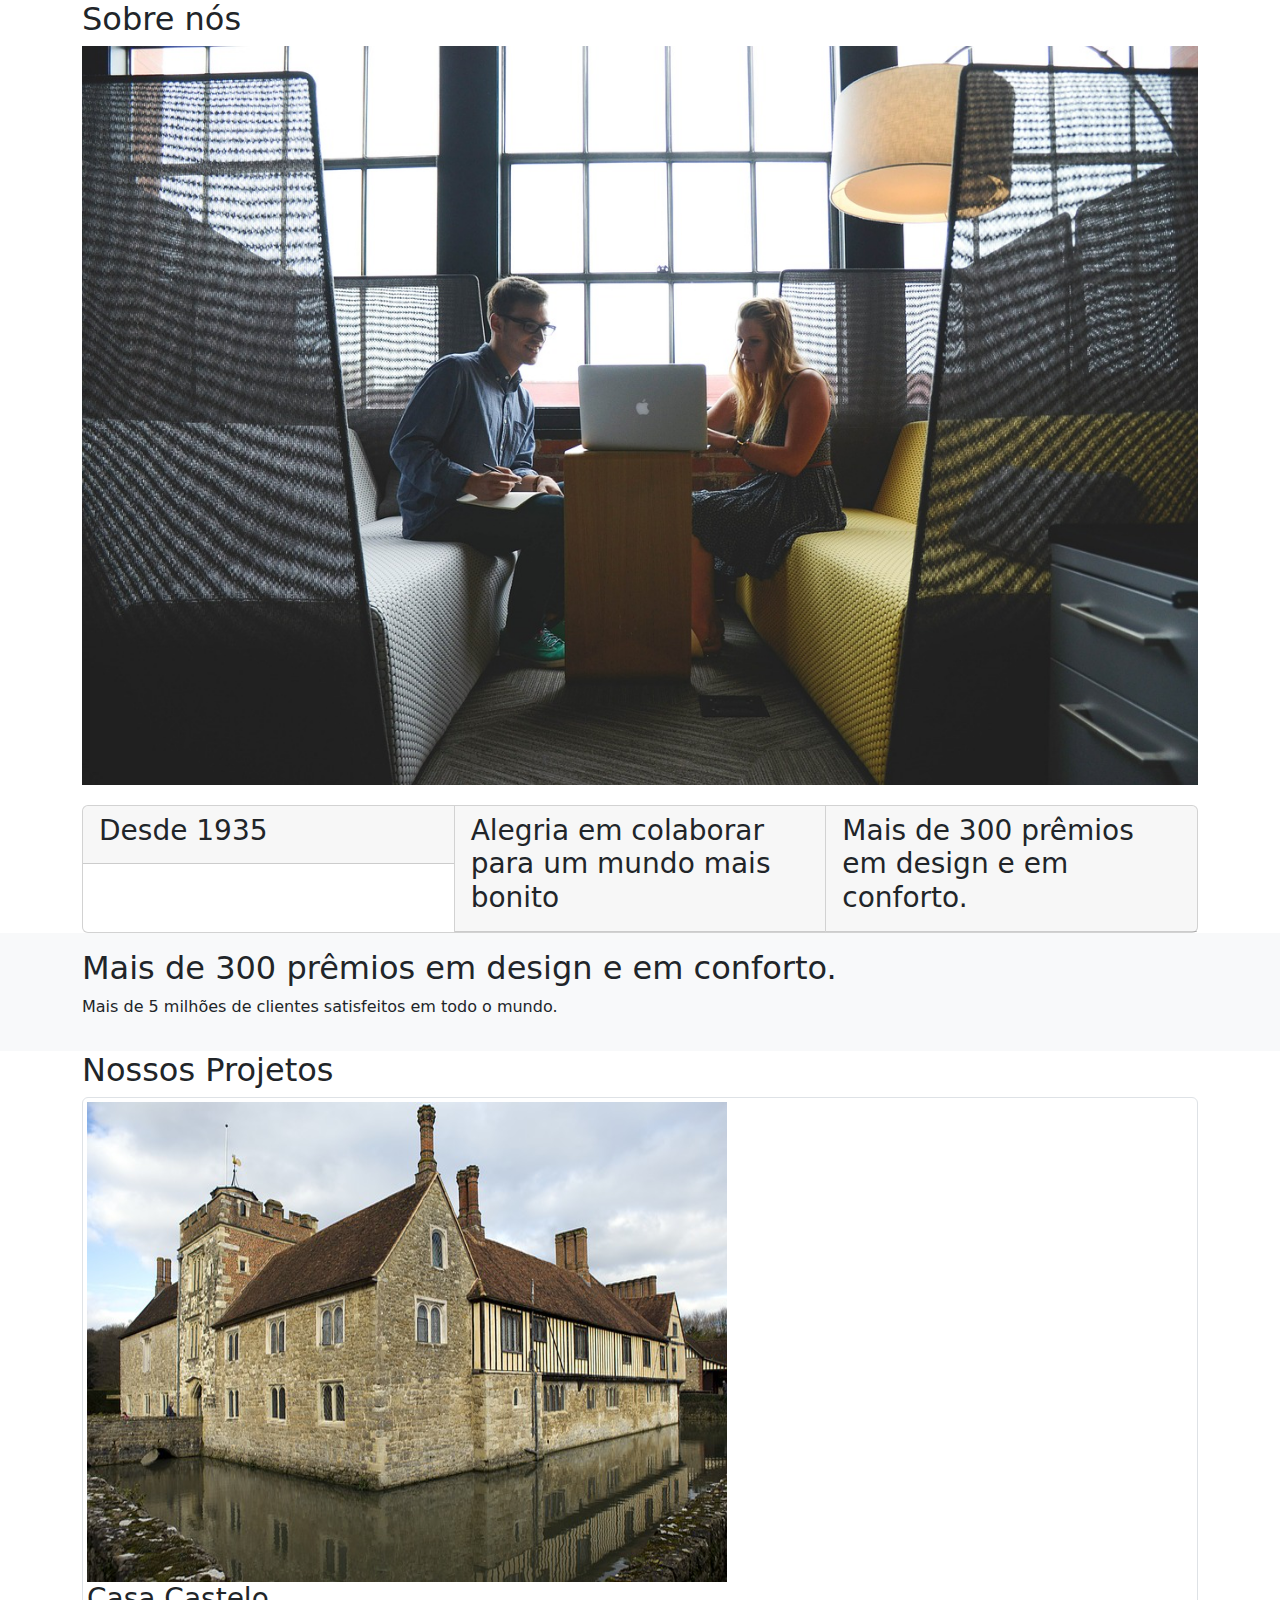
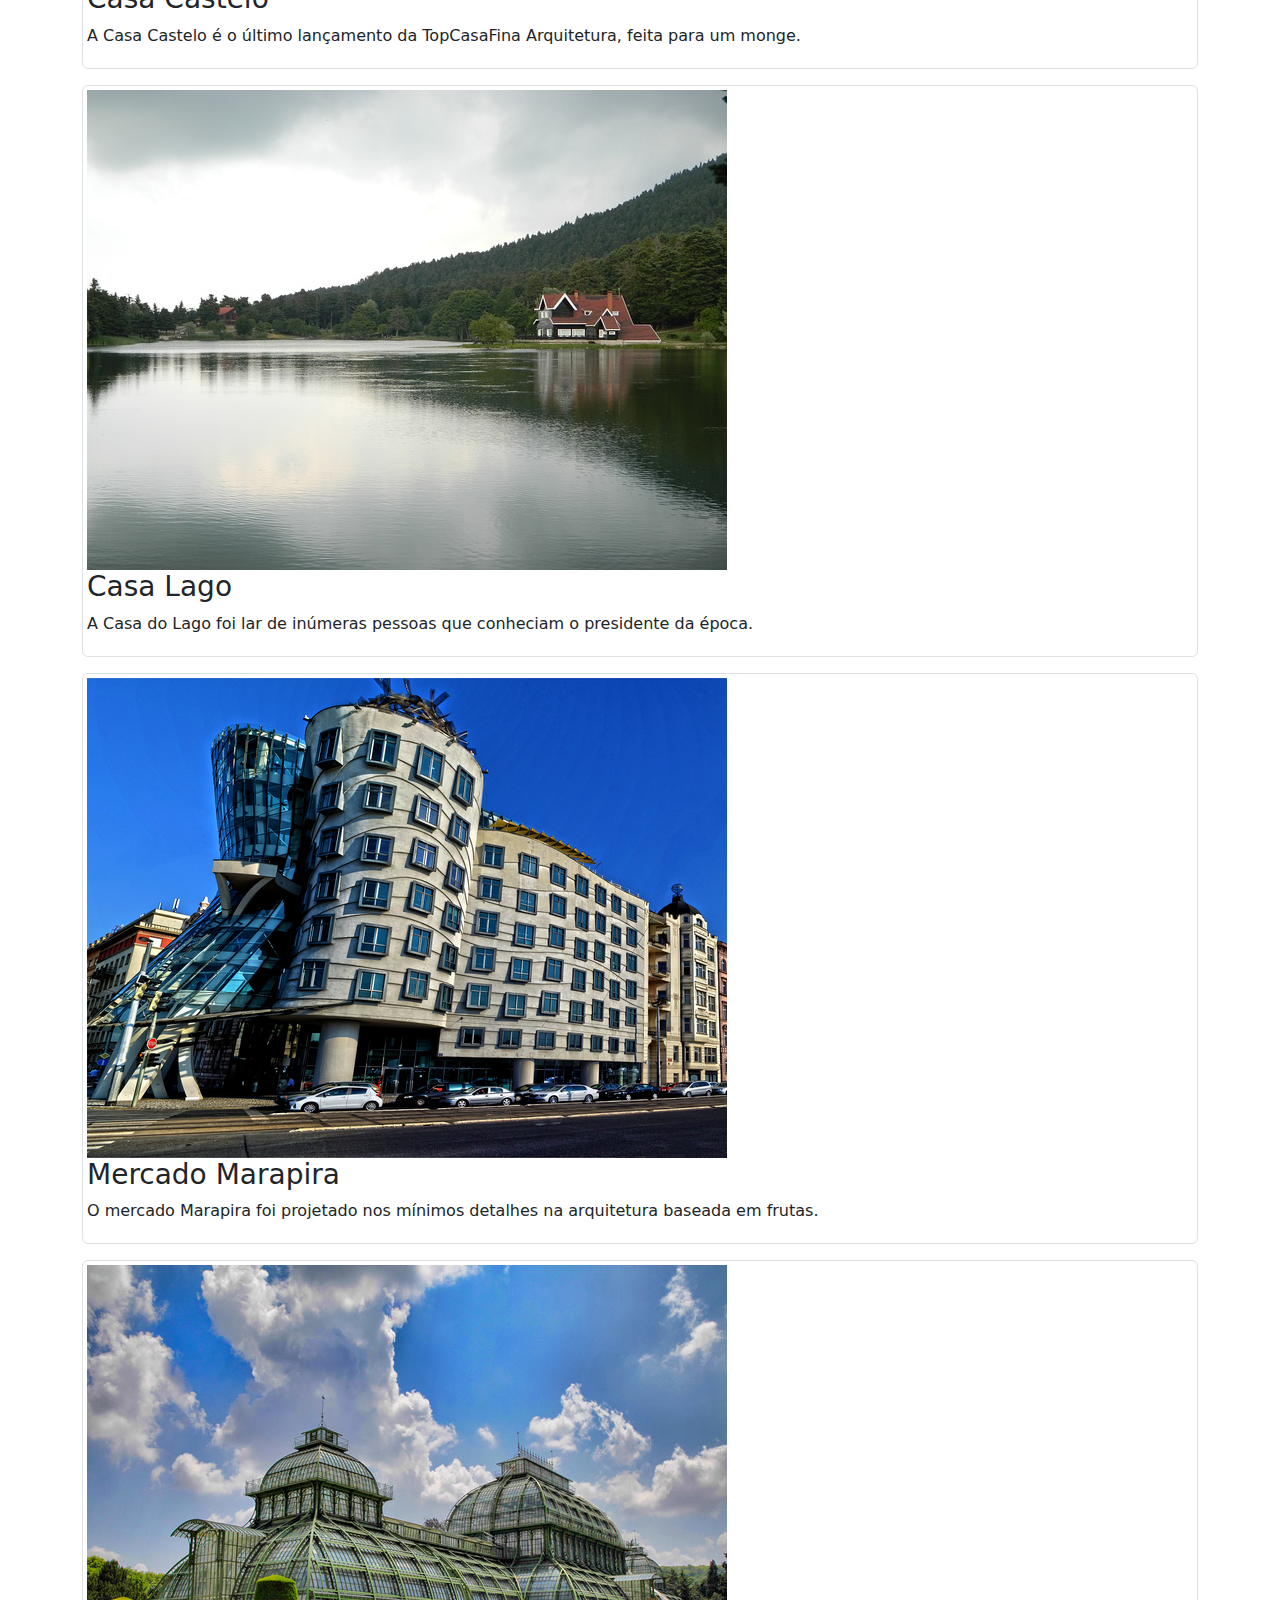
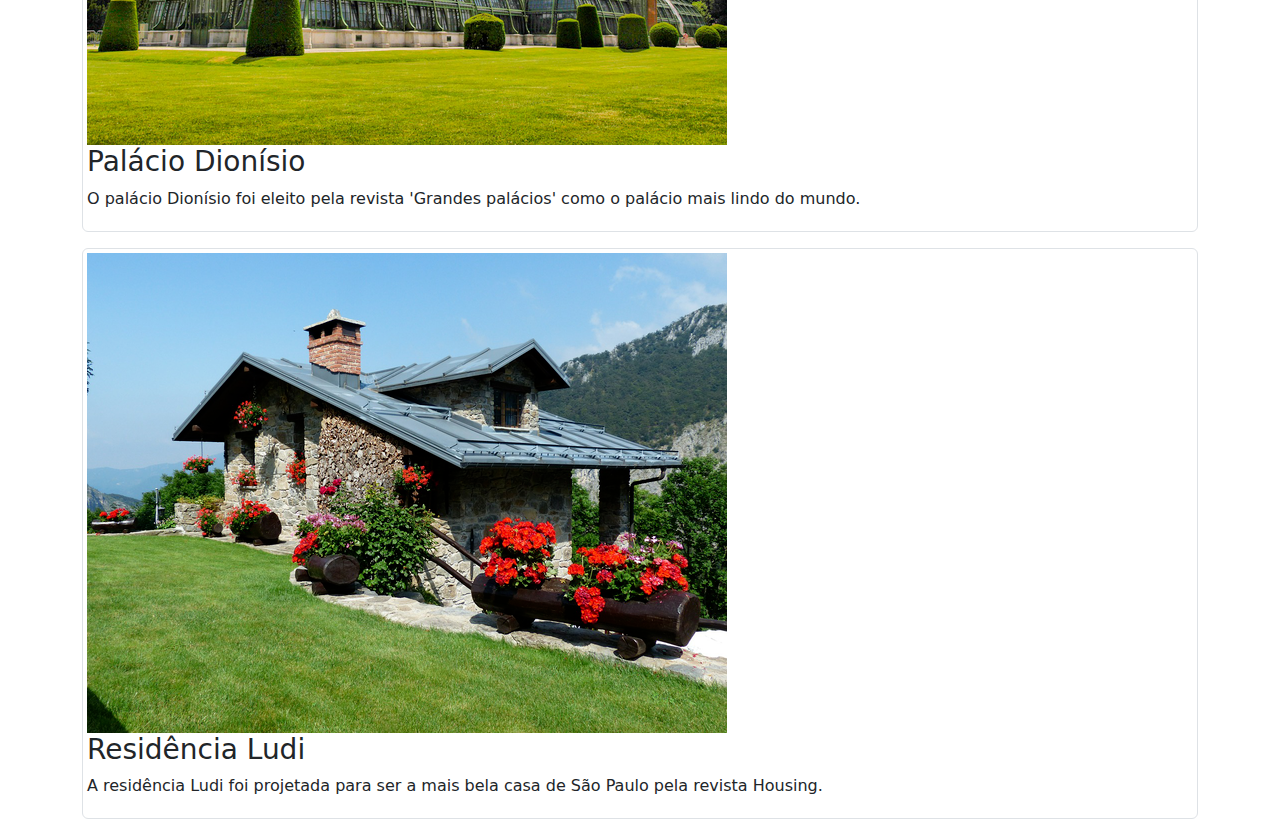
==== index.html @ 2a510c08 "Update15September" ====
<!DOCTYPE html>
<html lang="pt-br">
<head>
    <meta charset="UTF-8">
    <meta http-equiv="X-UA-Compatible" content="IE=edge">
    <meta name="viewport" content="width=device-width, initial-scale=1.0">
    <title>Document</title>
    <link rel="stylesheet" href="assets/bootstrap/css/bootstrap.min.css">
    <link rel="stylesheet" href="assets/css/styles.css">
</head>
<body>
    <section class="container">
        <h2>Sobre nós</h2>
        <img class="img-fluid" src="assets/img/empresa.jpg" alt="Imagem da empresa">

        <div class="card-group" id="paineis-sobre">
            <div class="card">
                <div class="card-header">
                    <h3 class="card-title" data-bs-toggle="collapse" data-bs-target="#primeiro-paragrafo" data-bs-parent="#paineis-sobre">Desde 1935</h3>
                </div>
                <div id="primeiro-paragrafo" class="collapse">
                    <div class="card-body">
                        <p>Desde 1935 trazendo casas, mansões e prédios lindos para o mundo.</p>
                    </div>
                </div>
            </div>

            <div class="card">
                <div class="card-header">
                    <h3 class="card-title" data-bs-toggle="collapse" data-bs-target="#segundo-paragrafo" data-bs-parent="#paineis-sobre">Alegria em colaborar para um mundo mais bonito</h3>
                </div>
                <div id="segundo-paragrafo" class="collapse">
                    <div class="card-body">
                        <p>Trazendo alegria para a vida das pessoas que tem dinheiro para gastar.</p>
                    </div>
                </div>
            </div>

            <div class="card">
                <div class="card-header">
                    <h3 class="card-title" data-bs-toggle="collapse" data-bs-target="#terceiro-paragrafo" data-bs-parent="#paineis-sobre">Mais de 300 prêmios em design e em conforto.</h3>
                </div>
                <div id="terceiro-paragrafo" class="collapse">
                    <div class="card-body">
                        <p>Mais de 5 milhões de clientes satisfeitos em todo o mundo.</p>
                    </div>
                </div>
            </div>
        </div>
    </section>

    <div class="container-fluid bg-light p-3">
        <div class="container">
            <h2>Mais de 300 prêmios em design e em conforto.</h2>
            <p>Mais de 5 milhões de clientes satisfeitos em todo o mundo.</p>
        </div>
    </div>

    <section class="container">
        <h2>Nossos Projetos</h2>
        <figure class="img-thumbnail">
            <img class="img-fluid" src="assets/img/projetos/casa-castelo.png" alt="Foto da Casa Castelo">
            <figcaption>
                <h3>Casa Castelo</h3>
                <p>A Casa Castelo é o último lançamento da TopCasaFina Arquitetura, feita para um monge.</p>
            </figcaption>
        </figure>

        <figure class="img-thumbnail">
            <img class="img-fluid" src="assets/img/projetos/casa-lago.png" alt="Foto da Casa Lago">
            <figcaption>
                <h3>Casa Lago</h3>
                <p>A Casa do Lago foi lar de inúmeras pessoas que conheciam o presidente da época.</p>
            </figcaption>
        </figure>

        <figure class="img-thumbnail">
            <img class="img-fluid" src="assets/img/projetos/mercado-marapira.png" alt="Foto do Mercado Marapira">
            <figcaption>
                <h3>Mercado Marapira</h3>
                <p>O mercado Marapira foi projetado nos mínimos detalhes na arquitetura baseada em frutas.</p>
            </figcaption>
        </figure>

        <figure class="img-thumbnail">
            <img class="img-fluid" src="assets/img/projetos/palacio-dionisio.png" alt="Foto do Palácio Dionísio">
            <figcaption>
                <h3>Palácio Dionísio</h3>
                <p>O palácio Dionísio foi eleito pela revista 'Grandes palácios' como o palácio mais lindo do mundo.</p>
            </figcaption>
        </figure>

        <figure class="img-thumbnail">
            <img class="img-fluid" src="assets/img/projetos/residencia-ludi.png" alt="Foto da Residência Ludi">
            <figcaption>
                <h3>Residência Ludi</h3>
                <p>A residência Ludi foi projetada para ser a mais bela casa de São Paulo pela revista Housing.</p>
            </figcaption>
        </figure>
    </section>

    <script src="./jquery.js"></script>
    <script src="assets/bootstrap/js/bootstrap.min.js"></script>

</body>
</html>
---- assets/css/styles.css ----
#paineis-sobre {
    margin-top: 20px;
}
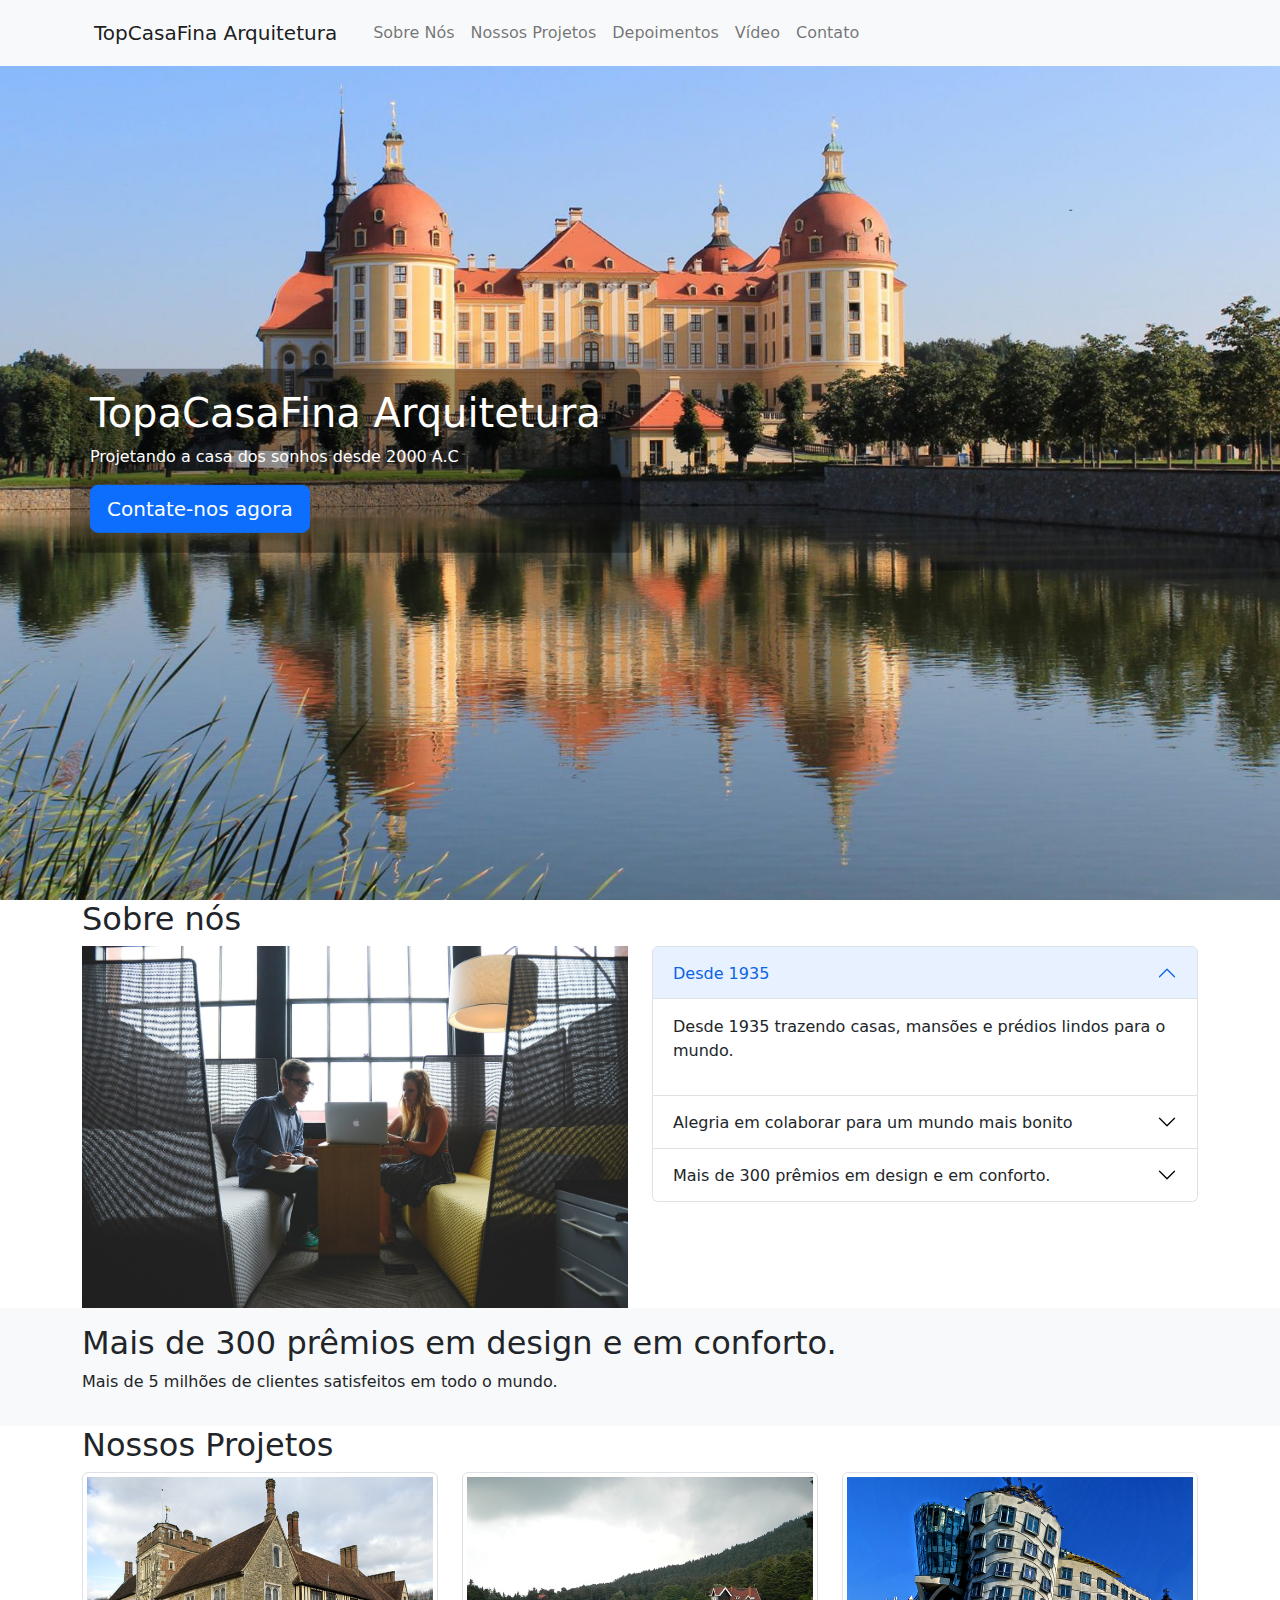
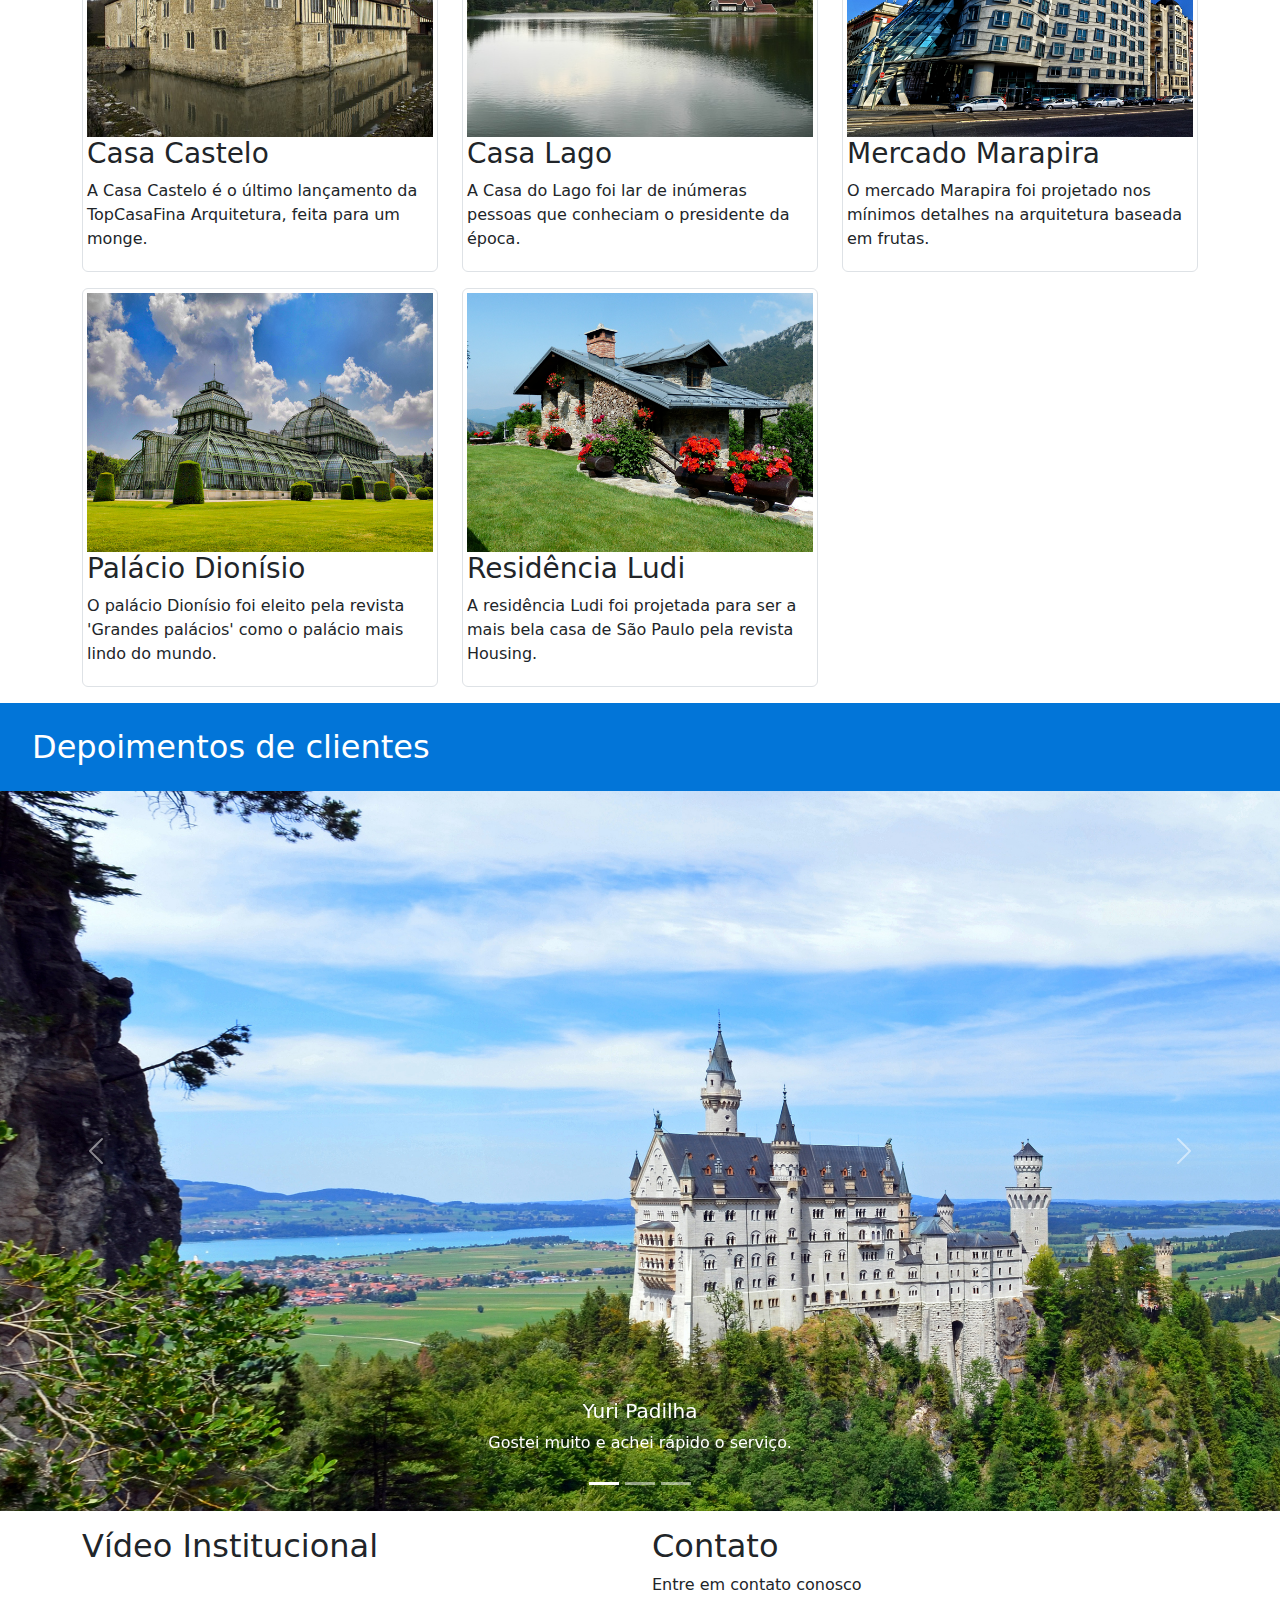
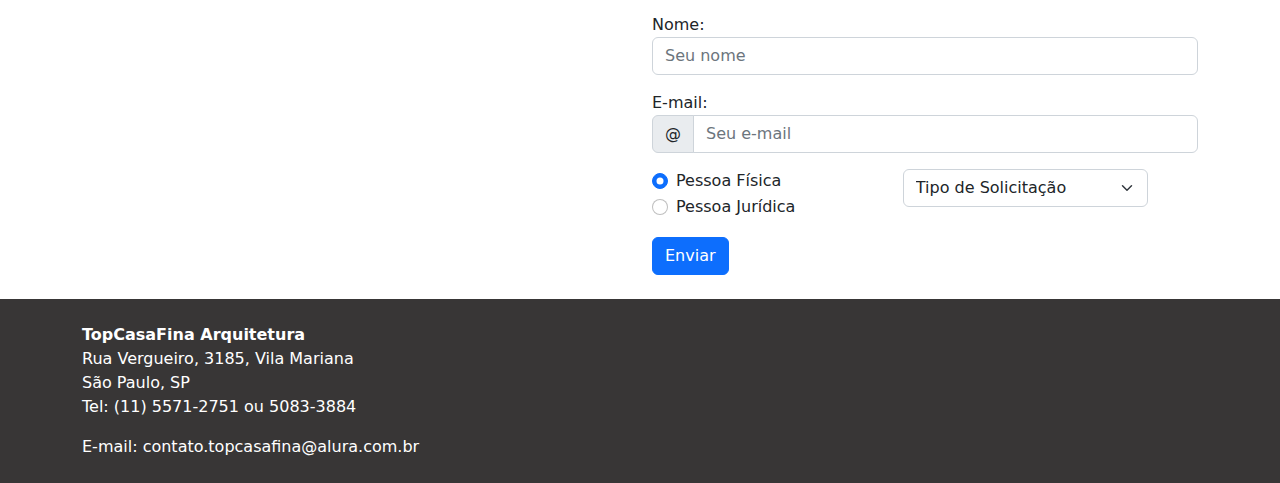
==== commit d35ddf1d: "Projeto finalizado" ====
--- a/index.html
+++ b/index.html
@@ -9,41 +9,92 @@
     <link rel="stylesheet" href="assets/css/styles.css">
 </head>
 <body>
-    <section class="container">
+
+    <header>
+        <nav class="navbar navbar-expand-lg bg-light">
+            <div class="container">
+
+                <nav class="navbar bg-light">
+                    <div class="container-fluid">
+                    <span class="navbar-brand mb-0 h1">TopCasaFina Arquitetura</span>
+                    </div>
+                </nav>
+
+                <button class="navbar-toggler" type="button" data-bs-toggle="collapse" data-bs-target="#collapse-navbar" aria-controls="collapse-navbar" aria-expanded="false" aria-label="Toggle navigation">
+                    <span class="navbar-toggler-icon"></span>
+                </button>
+
+                <div class="collapse navbar-collapse" id="collapse-navbar">
+                    <ul class="navbar-nav me-auto mb-2 mb-lg-0">
+                        <li class="nav-item">
+                            <a class="nav-link" href="#sobre-nos">Sobre Nós</a>
+                        </li>
+                        <li class="nav-item">
+                            <a class="nav-link" href="#nossos-projetos">Nossos Projetos</a>
+                        </li>
+                        <li class="nav-item">
+                            <a class="nav-link" href="#depoimentos">Depoimentos</a>
+                        </li>
+                        <li class="nav-item">
+                            <a class="nav-link" href="#video-institucional">Vídeo</a>
+                        </li>
+                        <li class="nav-item">
+                            <a class="nav-link" href="#contato">Contato</a>
+                        </li>
+                    </ul>
+                </div>
+            </div>
+        </nav>
+        
+        <div class="container topcasafina-banner-whrapper">
+            <div class="topcasafina-banner">
+                <h1>TopaCasaFina Arquitetura</h1>
+                <p>Projetando a casa dos sonhos desde 2000 A.C</p>
+                <button type="button" class="btn btn-primary btn-lg"><a href="#contato">Contate-nos agora</a></button>
+            </div>
+        </div>
+    </header>
+
+    <section id="sobre-nos" class="container">
         <h2>Sobre nós</h2>
-        <img class="img-fluid" src="assets/img/empresa.jpg" alt="Imagem da empresa">
-
-        <div class="card-group" id="paineis-sobre">
-            <div class="card">
-                <div class="card-header">
-                    <h3 class="card-title" data-bs-toggle="collapse" data-bs-target="#primeiro-paragrafo" data-bs-parent="#paineis-sobre">Desde 1935</h3>
-                </div>
-                <div id="primeiro-paragrafo" class="collapse">
-                    <div class="card-body">
+        <div class="row">
+            <img class="img-fluid col-md-6" src="assets/img/empresa.jpg" alt="Imagem da empresa">
+            <div class="accordion col-md-6" id="paineis-sobre">
+                <div class="accordion-item">
+                <h2 class="accordion-header" id="headingOne">
+                    <button class="accordion-button" type="button" data-bs-toggle="collapse" data-bs-target="#collapseOne" aria-expanded="true" aria-controls="collapseOne">
+                       Desde 1935
+                    </button>
+                </h2>
+                <div id="collapseOne" class="accordion-collapse collapse show" aria-labelledby="headingOne" data-bs-parent="#paineis-sobre">
+                    <div class="accordion-body">
                         <p>Desde 1935 trazendo casas, mansões e prédios lindos para o mundo.</p>
                     </div>
                 </div>
-            </div>
-
-            <div class="card">
-                <div class="card-header">
-                    <h3 class="card-title" data-bs-toggle="collapse" data-bs-target="#segundo-paragrafo" data-bs-parent="#paineis-sobre">Alegria em colaborar para um mundo mais bonito</h3>
-                </div>
-                <div id="segundo-paragrafo" class="collapse">
-                    <div class="card-body">
+                </div>
+                <div class="accordion-item">
+                <h2 class="accordion-header" id="headingTwo">
+                    <button class="accordion-button collapsed" type="button" data-bs-toggle="collapse" data-bs-target="#collapseTwo" aria-expanded="false" aria-controls="collapseTwo">
+                       Alegria em colaborar para um mundo mais bonito
+                    </button>
+                </h2>
+                <div id="collapseTwo" class="accordion-collapse collapse" aria-labelledby="headingTwo" data-bs-parent="#paineis-sobre">
+                    <div class="accordion-body">
                         <p>Trazendo alegria para a vida das pessoas que tem dinheiro para gastar.</p>
                     </div>
                 </div>
-            </div>
-
-            <div class="card">
-                <div class="card-header">
-                    <h3 class="card-title" data-bs-toggle="collapse" data-bs-target="#terceiro-paragrafo" data-bs-parent="#paineis-sobre">Mais de 300 prêmios em design e em conforto.</h3>
-                </div>
-                <div id="terceiro-paragrafo" class="collapse">
-                    <div class="card-body">
+                </div>
+                <div class="accordion-item">
+                <h2 class="accordion-header" id="headingThree">
+                    <button class="accordion-button collapsed" type="button" data-bs-toggle="collapse" data-bs-target="#collapseThree" aria-expanded="false" aria-controls="collapseThree">
+                        Mais de 300 prêmios em design e em conforto.
+                    </button>
+                </h2>
+                <div id="collapseThree" class="accordion-collapse collapse" aria-labelledby="headingThree" data-bs-parent="#paineis-sobre">
+                    <div class="accordion-body">
                         <p>Mais de 5 milhões de clientes satisfeitos em todo o mundo.</p>
                     </div>
+                </div>
                 </div>
             </div>
         </div>
@@ -56,51 +107,180 @@
         </div>
     </div>
 
-    <section class="container">
+    <section id="nossos-projetos" class="container">
         <h2>Nossos Projetos</h2>
-        <figure class="img-thumbnail">
-            <img class="img-fluid" src="assets/img/projetos/casa-castelo.png" alt="Foto da Casa Castelo">
-            <figcaption>
-                <h3>Casa Castelo</h3>
-                <p>A Casa Castelo é o último lançamento da TopCasaFina Arquitetura, feita para um monge.</p>
-            </figcaption>
-        </figure>
-
-        <figure class="img-thumbnail">
-            <img class="img-fluid" src="assets/img/projetos/casa-lago.png" alt="Foto da Casa Lago">
-            <figcaption>
-                <h3>Casa Lago</h3>
-                <p>A Casa do Lago foi lar de inúmeras pessoas que conheciam o presidente da época.</p>
-            </figcaption>
-        </figure>
-
-        <figure class="img-thumbnail">
-            <img class="img-fluid" src="assets/img/projetos/mercado-marapira.png" alt="Foto do Mercado Marapira">
-            <figcaption>
-                <h3>Mercado Marapira</h3>
-                <p>O mercado Marapira foi projetado nos mínimos detalhes na arquitetura baseada em frutas.</p>
-            </figcaption>
-        </figure>
-
-        <figure class="img-thumbnail">
-            <img class="img-fluid" src="assets/img/projetos/palacio-dionisio.png" alt="Foto do Palácio Dionísio">
-            <figcaption>
-                <h3>Palácio Dionísio</h3>
-                <p>O palácio Dionísio foi eleito pela revista 'Grandes palácios' como o palácio mais lindo do mundo.</p>
-            </figcaption>
-        </figure>
-
-        <figure class="img-thumbnail">
-            <img class="img-fluid" src="assets/img/projetos/residencia-ludi.png" alt="Foto da Residência Ludi">
-            <figcaption>
-                <h3>Residência Ludi</h3>
-                <p>A residência Ludi foi projetada para ser a mais bela casa de São Paulo pela revista Housing.</p>
-            </figcaption>
-        </figure>
+        <div class="row">
+            <div class="col-md-6 col-lg-4 col-xxl-3">
+                <figure class="img-thumbnail">
+                    <img class="img-fluid" src="assets/img/projetos/casa-castelo.png" alt="Foto da Casa Castelo">
+                    <figcaption>
+                        <h3>Casa Castelo</h3>
+                        <p>A Casa Castelo é o último lançamento da TopCasaFina Arquitetura, feita para um monge.</p>
+                    </figcaption>
+                </figure>
+            </div>
+
+            <div class="col-md-6 col-lg-4 col-xxl-3">
+                <figure class="img-thumbnail">
+                    <img class="img-fluid" src="assets/img/projetos/casa-lago.png" alt="Foto da Casa Lago">
+                    <figcaption>
+                        <h3>Casa Lago</h3>
+                        <p>A Casa do Lago foi lar de inúmeras pessoas que conheciam o presidente da época.</p>
+                    </figcaption>
+                </figure>
+            </div>
+
+            <div class="col-md-6 col-lg-4 col-xxl-3">
+                <figure class="img-thumbnail">
+                    <img class="img-fluid" src="assets/img/projetos/mercado-marapira.png" alt="Foto do Mercado Marapira">
+                    <figcaption>
+                        <h3>Mercado Marapira</h3>
+                        <p>O mercado Marapira foi projetado nos mínimos detalhes na arquitetura baseada em frutas.</p>
+                    </figcaption>
+                </figure>
+            </div>
+
+            <div class="col-md-6 col-lg-4 col-xxl-3">
+                <figure class="img-thumbnail">
+                    <img class="img-fluid" src="assets/img/projetos/palacio-dionisio.png" alt="Foto do Palácio Dionísio">
+                    <figcaption>
+                        <h3>Palácio Dionísio</h3>
+                        <p>O palácio Dionísio foi eleito pela revista 'Grandes palácios' como o palácio mais lindo do mundo.</p>
+                    </figcaption>
+                </figure>
+            </div>
+
+            <div class="col-md-6 col-lg-4 col-xxl-3">
+                <figure class="img-thumbnail">
+                    <img class="img-fluid" src="assets/img/projetos/residencia-ludi.png" alt="Foto da Residência Ludi">
+                    <figcaption>
+                        <h3>Residência Ludi</h3>
+                        <p>A residência Ludi foi projetada para ser a mais bela casa de São Paulo pela revista Housing.</p>
+                    </figcaption>
+                </figure>
+            </div>
+        </div>
     </section>
 
-    <script src="./jquery.js"></script>
+    <section id="depoimentos">
+        <h2 class="titulo-depoimentos">Depoimentos de clientes</h2>
+        
+
+        <div id="carouselExampleSlidesOnly" class="carousel slide" data-bs-ride="carousel">
+
+            <div class="carousel-indicators">
+                <button type="button" data-bs-target="#carouselExampleIndicators" data-bs-slide-to="0" class="active" aria-current="true" aria-label="Slide 1"></button>
+                <button type="button" data-bs-target="#carouselExampleIndicators" data-bs-slide-to="1" aria-label="Slide 2"></button>
+                <button type="button" data-bs-target="#carouselExampleIndicators" data-bs-slide-to="2" aria-label="Slide 3"></button>
+            </div>
+
+            <div class="carousel-inner">
+            <div class="carousel-item active" data-bs-interval="10000">
+                    <img src="assets/img/depoimentos/depoimento1.png" class="d-block w-100" alt="Foto do local visitado.">
+                    <div class="carousel-caption">
+                        <h5>Yuri Padilha</h5>
+                        <p>Gostei muito e achei rápido o serviço.</p>
+                    </div>
+            </div>
+            <div class="carousel-item" data-bs-interval="10000">
+                    <img src="assets/img/depoimentos/depoimento2.png" class="d-block w-100" alt="Foto do local visitado.">
+                    <div class="carousel-caption">
+                        <h5>Fernando Stafaneni</h5>
+                        <p>Excelente trabalho.</p>
+                </div>
+            </div>
+            <div class="carousel-item" data-bs-interval="10000">
+                    <img src="assets/img/depoimentos/depoimento3.png" class="d-block w-100" alt="Foto do local visitado.">
+                    <div class="carousel-caption">
+                        <h5>Caio Sauzas</h5>
+                        <p>Gostei, competência em primeiro lugar.</p>
+                    </div>
+                </div>
+            </div>
+            <button class="carousel-control-prev" type="button" data-bs-target="#carouselExampleSlidesOnly" data-bs-slide="prev">
+                <span class="carousel-control-prev-icon" aria-hidden="true"></span>
+                <span class="visually-hidden">Previous</span>
+            </button>
+            <button class="carousel-control-next" type="button" data-bs-target="#carouselExampleSlidesOnly" data-bs-slide="next">
+                <span class="carousel-control-next-icon" aria-hidden="true"></span>
+                <span class="visually-hidden">Next</span>
+            </button>
+        </div>
+    </section>
+
+    <div class="container">
+        <div class="row">
+            <section id="video-institucional" class="col-md-6">
+                <h2 class="mt-3">Vídeo Institucional</h2>
+                <div class="ratio ratio-16x9">
+                    <iframe width="560" height="315" src="https://www.youtube.com/embed/ZY3-MFxVdEw" title="YouTube video player" frameborder="0" allow="accelerometer; autoplay; clipboard-write; encrypted-media; gyroscope; picture-in-picture" allowfullscreen></iframe>
+                </div>
+            </section>
+
+            <section id="contato" class="col-md-6">
+                <h2 class="mt-3">Contato</h2>
+                <p>Entre em contato conosco</p>
+
+                <form action="">
+                    <div class="mb-3">
+                        <label for="contato-name">Nome:</label> 
+                        <input type="text" class="form-control" id="contato-name" placeholder="Seu nome">
+                    </div>
+                
+                    <label for="contato-email">E-mail:</label>
+                    <div class="input-group mb-3">
+                        <span class="input-group-text" id="basic-addon1">@</span>
+                        <input type="email" class="form-control" id="contato-email" placeholder="Seu e-mail" aria-label="Seu e-mail" aria-describedby="basic-addon1">
+                    </div>
+
+                
+                    <div class="grupo-radio">
+                        <div class="form-check">
+                            <input class="form-check-input" type="radio" name="tipo-pessoa" id="tipo-pessoa1" checked>
+                            <label class="form-check-label" for="tipo-pessoa1">
+                            Pessoa Física
+                            </label>
+                        </div>
+                        <div class="form-check">
+                            <input class="form-check-input" type="radio" name="tipo-pessoa" id="tipo-pessoa2">
+                            <label class="form-check-label" for="tipo-pessoa2">
+                            Pessoa Jurídica
+                            </label>
+                        </div>
+                    </div>
+                    
+                    <div class="contato-select">
+                        <select class="form-select" aria-label="Tipo de Solicitação">
+                            <option disabled selected>Tipo de Solicitação</option>
+                            <option value="1">Casa</option>
+                            <option value="2">Apartamento</option>
+                            <option value="3">Mansão</option>
+                        </select>
+                    </div>
+                    <button type="submit" class="btn btn-primary mt-3 mb-3">Enviar</button>
+                </form>
+            </section>
+        </div>
+    </div>
+
+    <footer class="p-4 mt-2">
+        <div class="container">
+            <address>
+            <strong>TopCasaFina Arquitetura</strong><br>
+                Rua Vergueiro, 3185, Vila Mariana<br>
+                São Paulo, SP<br>
+                Tel: (11) 5571-2751 ou 5083-3884<br>
+            </address>
+
+            <address>E-mail: contato.topcasafina@alura.com.br</address>
+        </div>
+    </footer>
+        
+
+
+    <script src="assets/js/jquery.js"></script>
     <script src="assets/bootstrap/js/bootstrap.min.js"></script>
+    <script src="assets/js/navbar-animation-fix.js"></script>
 
 </body>
 </html>--- a/assets/css/styles.css
+++ b/assets/css/styles.css
@@ -1,3 +1,86 @@
 #paineis-sobre {
     margin-top: 20px;
 }
+
+html,
+body {
+    height: 100%;
+}
+
+header {
+    background-image: url(../img/castelo.jpg);
+    height: 100%;
+    background-size: cover;
+    background-position: top center;
+}
+
+header h1 {
+    margin-top: 0;
+}
+
+.topcasafina-banner {
+    color: white;
+    background-color: rgba(0, 0, 0, 0.356);
+    padding: 20px;
+    width: 80%;
+    border-radius: 8px;
+    position: absolute;
+    top: 50%;
+    left: 50%;
+    transform: translate(-50%, -50%);
+    transition: .3s;
+}
+
+.topcasafina-banner a {
+    color: white;
+    text-decoration: none;
+}
+
+.titulo-depoimentos {
+    background-color: #0275D8;
+    padding-top: 25px;
+    padding-bottom: 25px;
+    color: white;
+    margin-bottom: 0;
+    padding-left: 2rem;
+}
+
+
+ .grupo-radio {
+    width: 45%;
+    display: inline-block;
+ }
+
+ .contato-select {
+    width: 45%;
+    display: inline-block;
+    vertical-align: top;
+ }
+
+ footer {
+    background-color: rgb(56, 54, 54);
+    color: white;
+ }
+
+ footer address:last-child {
+    margin-bottom: 0;
+ }
+
+@media screen and (min-width: 768px) {
+    #paineis-sobre {
+        margin-top: 0;
+    }
+}
+
+@media screen and (min-width: 992px) {
+    .topcasafina-banner {
+       left: 0;
+       transform: translate(0, -80%);
+       width: 50%;
+    }
+
+    .topcasafina-banner-whrapper {
+        position: relative;
+        height: 100%;
+    }
+}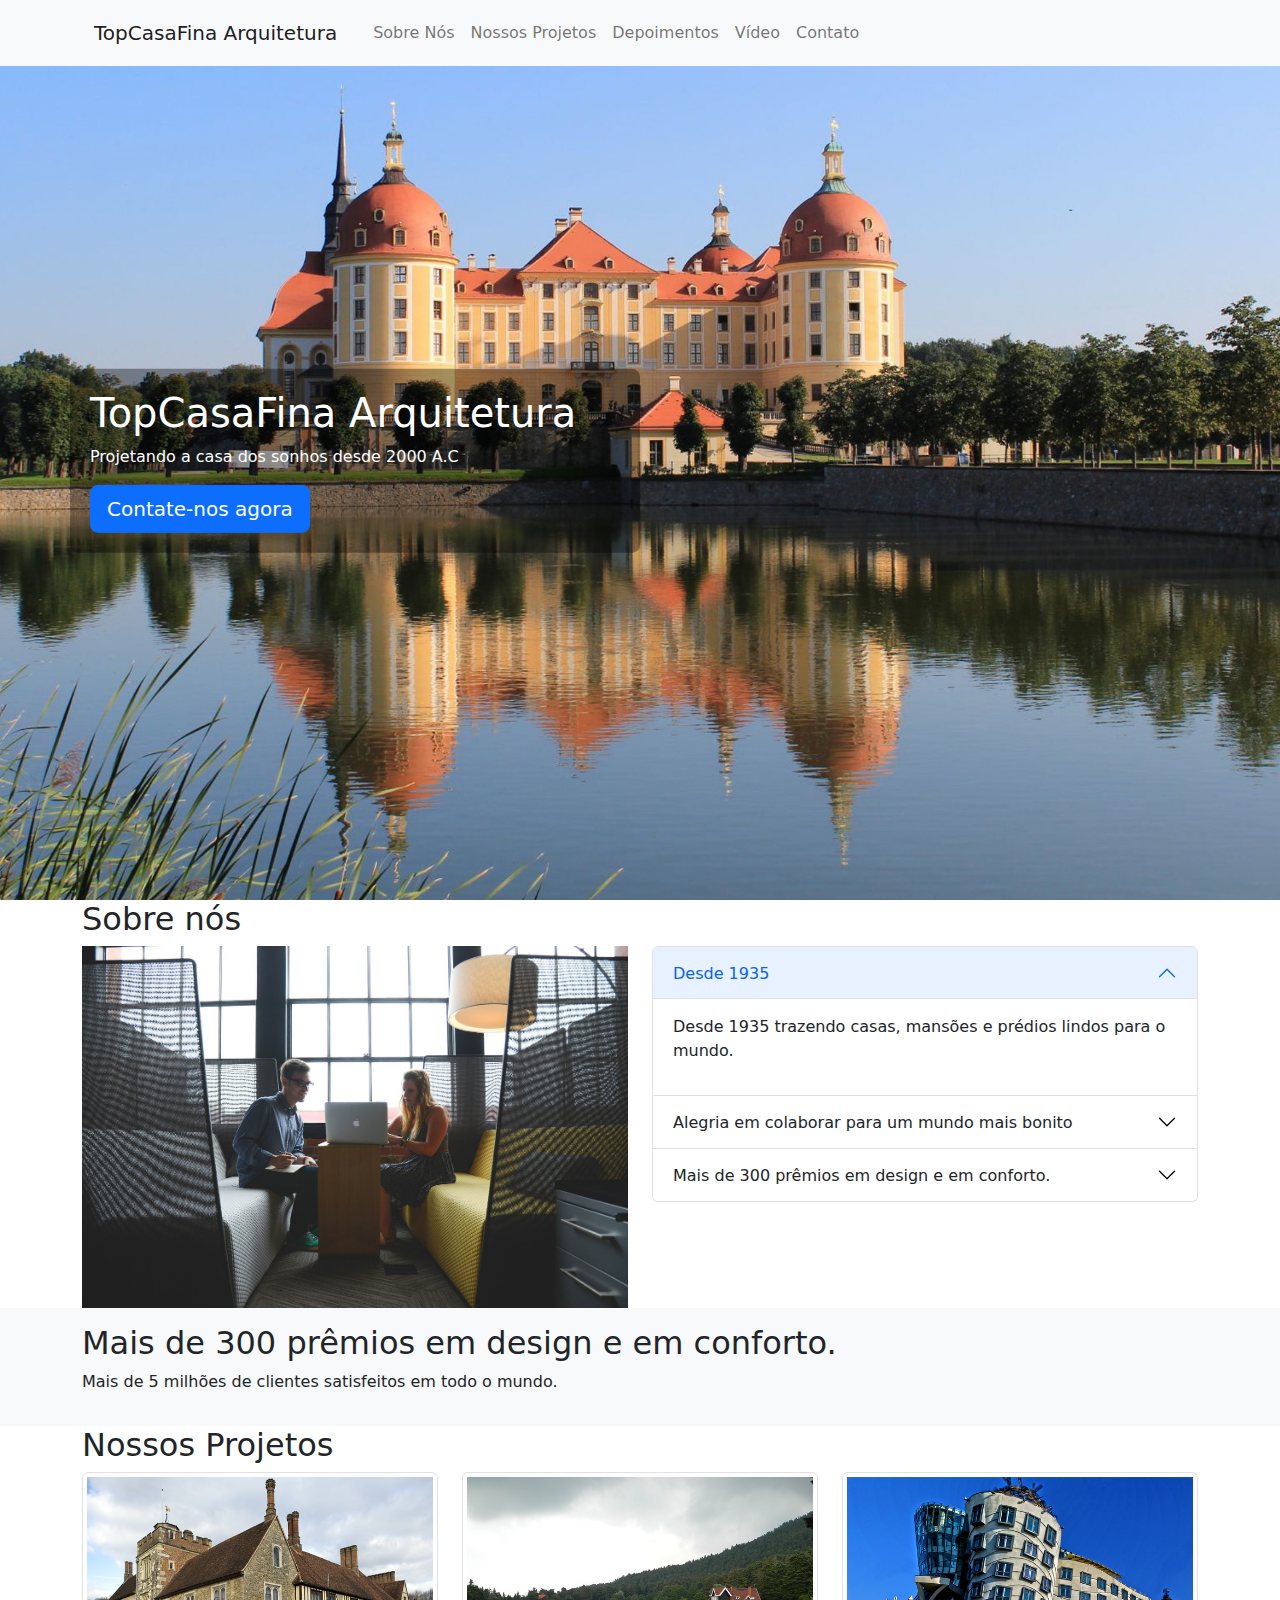
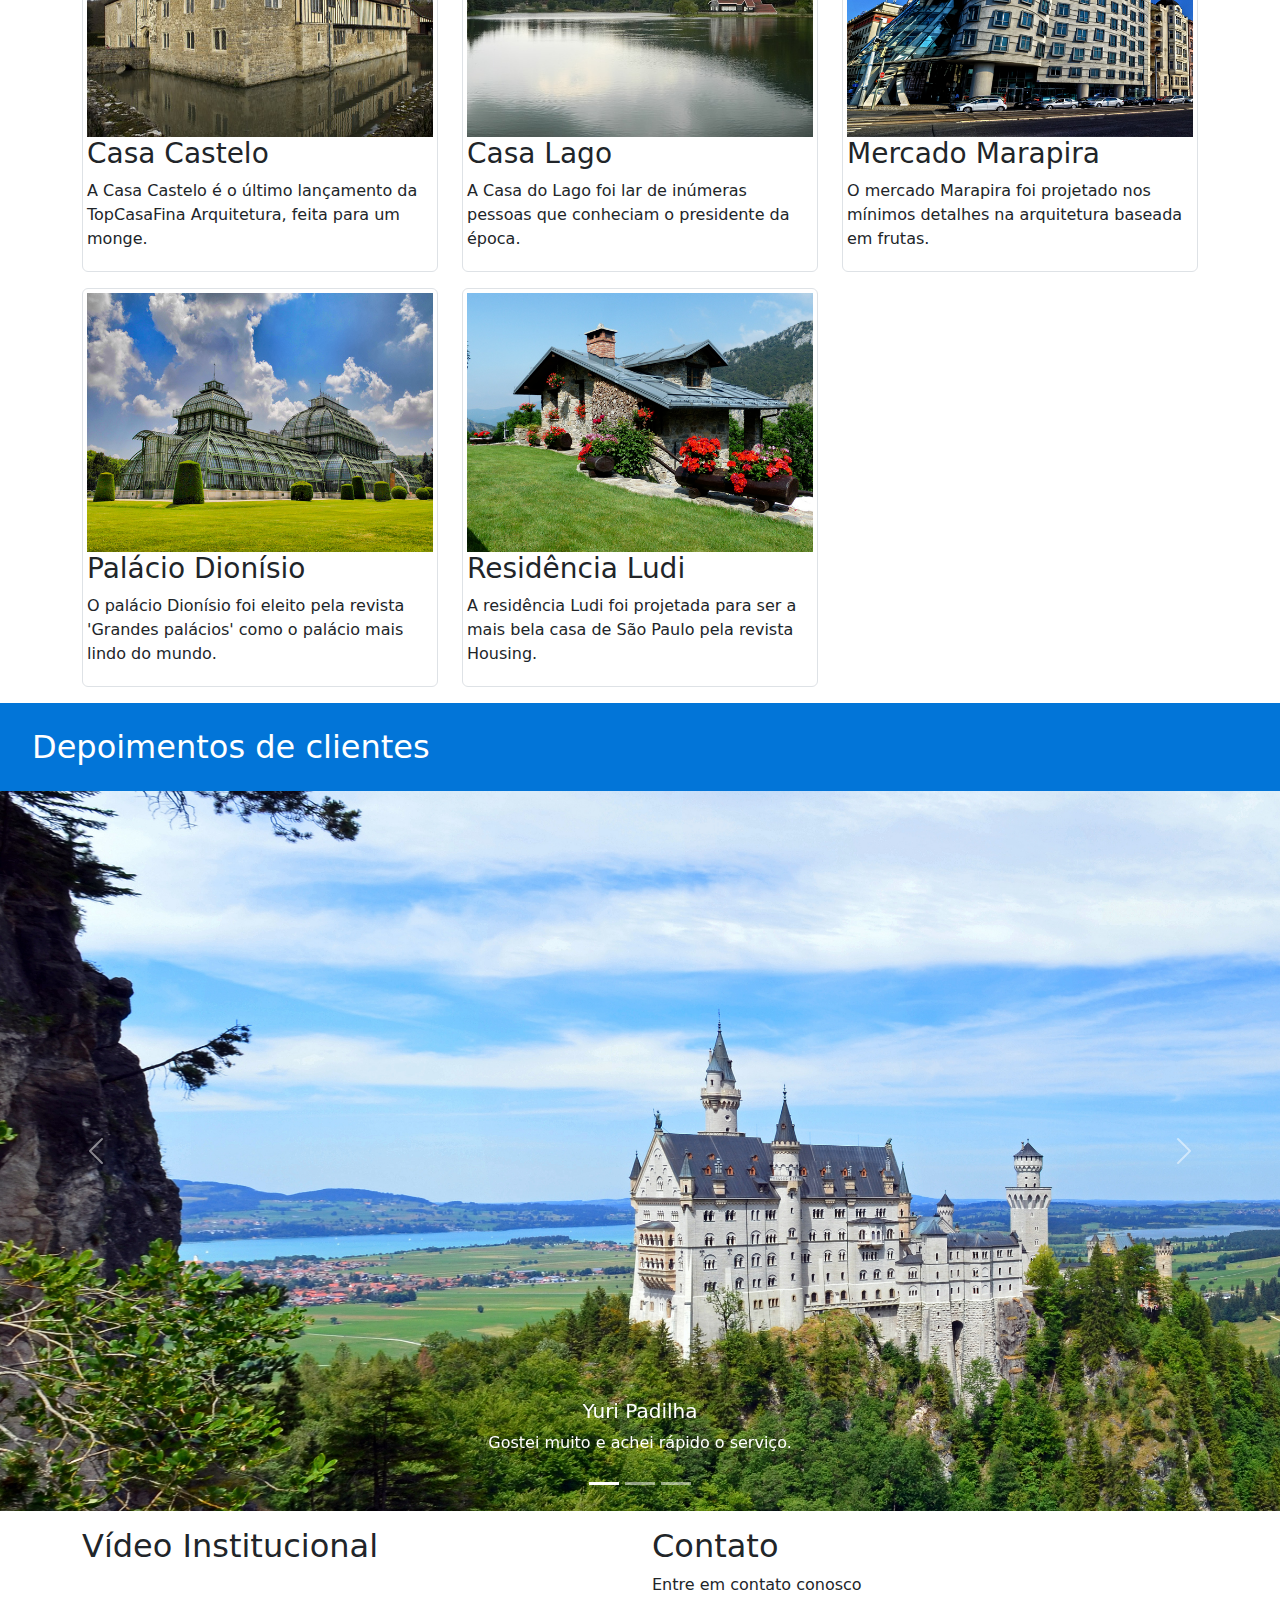
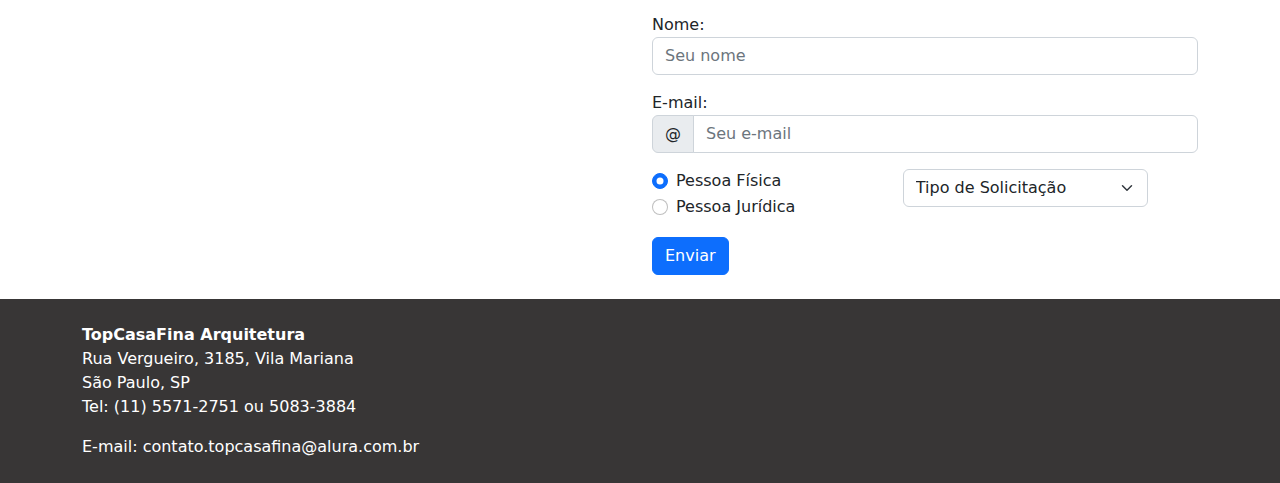
==== commit 86a27e92: "Update index.html" ====
--- a/index.html
+++ b/index.html
@@ -4,7 +4,7 @@
     <meta charset="UTF-8">
     <meta http-equiv="X-UA-Compatible" content="IE=edge">
     <meta name="viewport" content="width=device-width, initial-scale=1.0">
-    <title>Document</title>
+    <title>TopCasaFina | Home</title>
     <link rel="stylesheet" href="assets/bootstrap/css/bootstrap.min.css">
     <link rel="stylesheet" href="assets/css/styles.css">
 </head>
@@ -48,7 +48,7 @@
         
         <div class="container topcasafina-banner-whrapper">
             <div class="topcasafina-banner">
-                <h1>TopaCasaFina Arquitetura</h1>
+                <h1>TopCasaFina Arquitetura</h1>
                 <p>Projetando a casa dos sonhos desde 2000 A.C</p>
                 <button type="button" class="btn btn-primary btn-lg"><a href="#contato">Contate-nos agora</a></button>
             </div>
